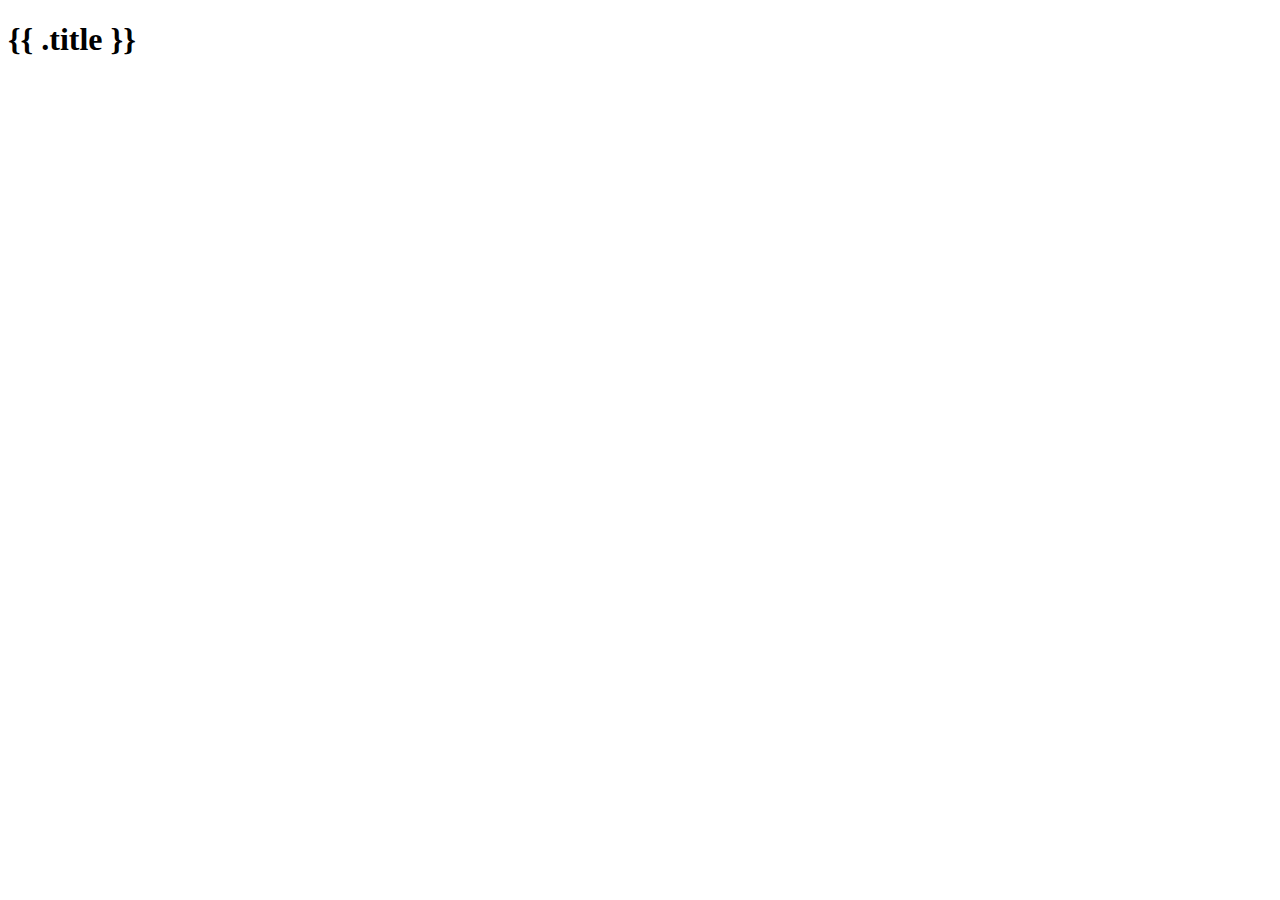
==== views/index.html @ 9265e960 "feat: add basic route to serve html file" ====
<!DOCTYPE html>
<html lang="en">
<head>
    <meta charset="UTF-8">
    <meta http-equiv="X-UA-Compatible" content="IE=edge">
    <meta name="viewport" content="width=device-width, initial-scale=1.0">
    <title>Document</title>
</head>
<body>
    <h1>{{ .title }}</h1>
    
</body>
</html>
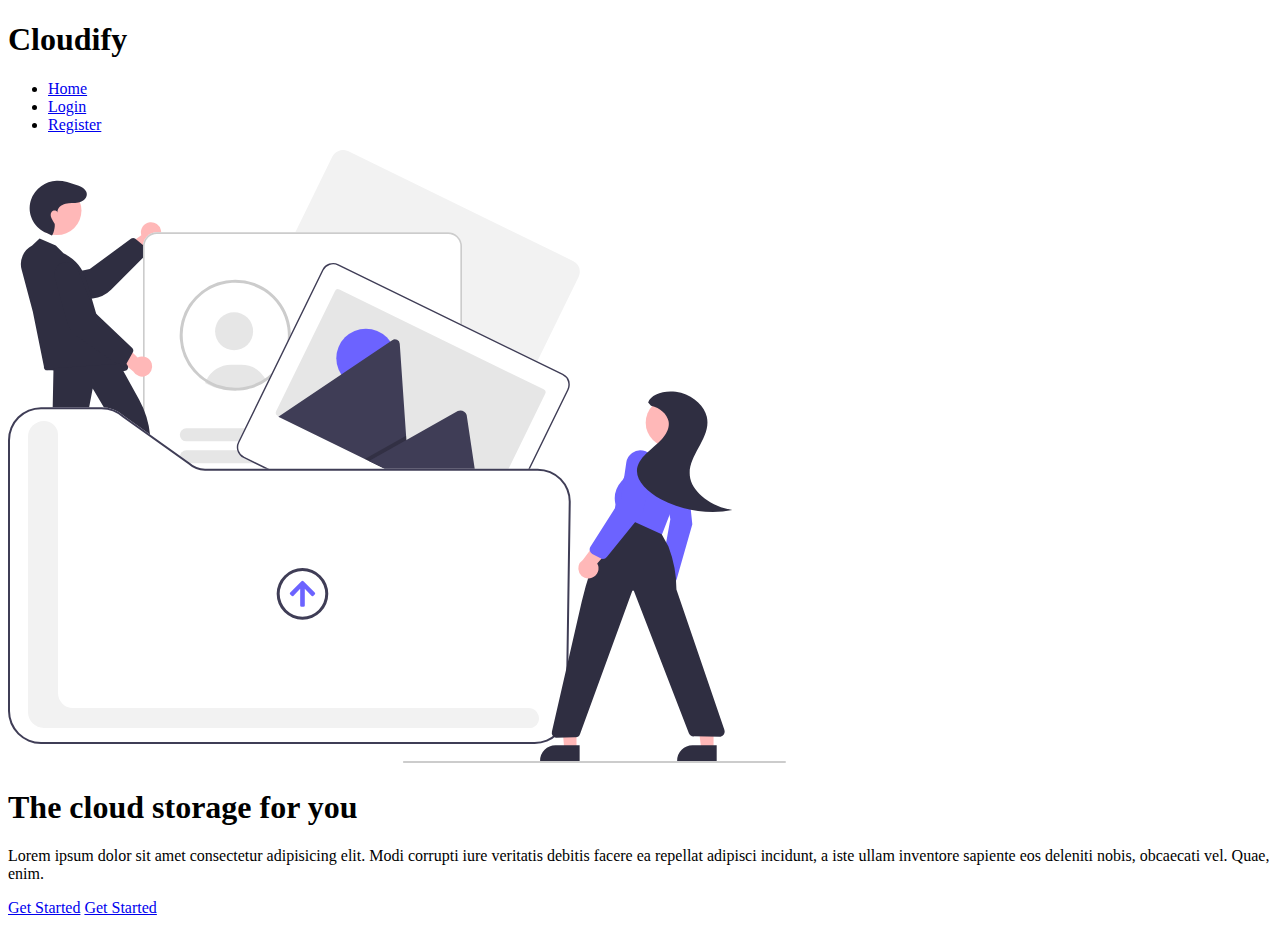
==== commit 4b215f35: "feat: add header and hero section to index html" ====
--- a/views/index.html
+++ b/views/index.html
@@ -4,10 +4,40 @@
     <meta charset="UTF-8">
     <meta http-equiv="X-UA-Compatible" content="IE=edge">
     <meta name="viewport" content="width=device-width, initial-scale=1.0">
-    <title>Document</title>
+    <title>Home</title>
+
+    <link rel="stylesheet" href="public/style.css">
 </head>
 <body>
-    <h1>{{ .title }}</h1>
+    <header>
+        <h1 class="logo">Cloudify</h1>
+        <nav class="navbar">
+            <ul class="nav-list">
+                <li class="nav-link"><a href="/">Home</a></li>
+                <li class="nav-link"><a href="/login">Login</a></li>
+                <li class="nav-link"><a href="/register">Register</a></li>
+            </ul>
+        </nav>
+    </header>
+    <main>
+        <section class="hero">
+            <div class="hero-logo">
+                <img src="/public/images/undraw_upload_re_pasx.svg" alt="">
+            </div>
+            <div class="hero-body">
+                <h1 class="hero-field">The cloud storage for you</h1>
+                <p class="hero-field hero-description">
+                    Lorem ipsum dolor sit amet consectetur adipisicing elit. Modi corrupti iure veritatis debitis facere ea repellat adipisci incidunt, a iste ullam inventore sapiente eos deleniti nobis, obcaecati vel. Quae, enim.
+                </p>
+                <a href="/register" class="hero-field hero-cta btn btn-primary">Get Started</a>
+                <a href="/register" class="hero-field hero-cta btn btn-outline-primary">Get Started</a>
+            </div>
+        </section>
+        
+        
+    </main>
+
+
     
 </body>
 </html>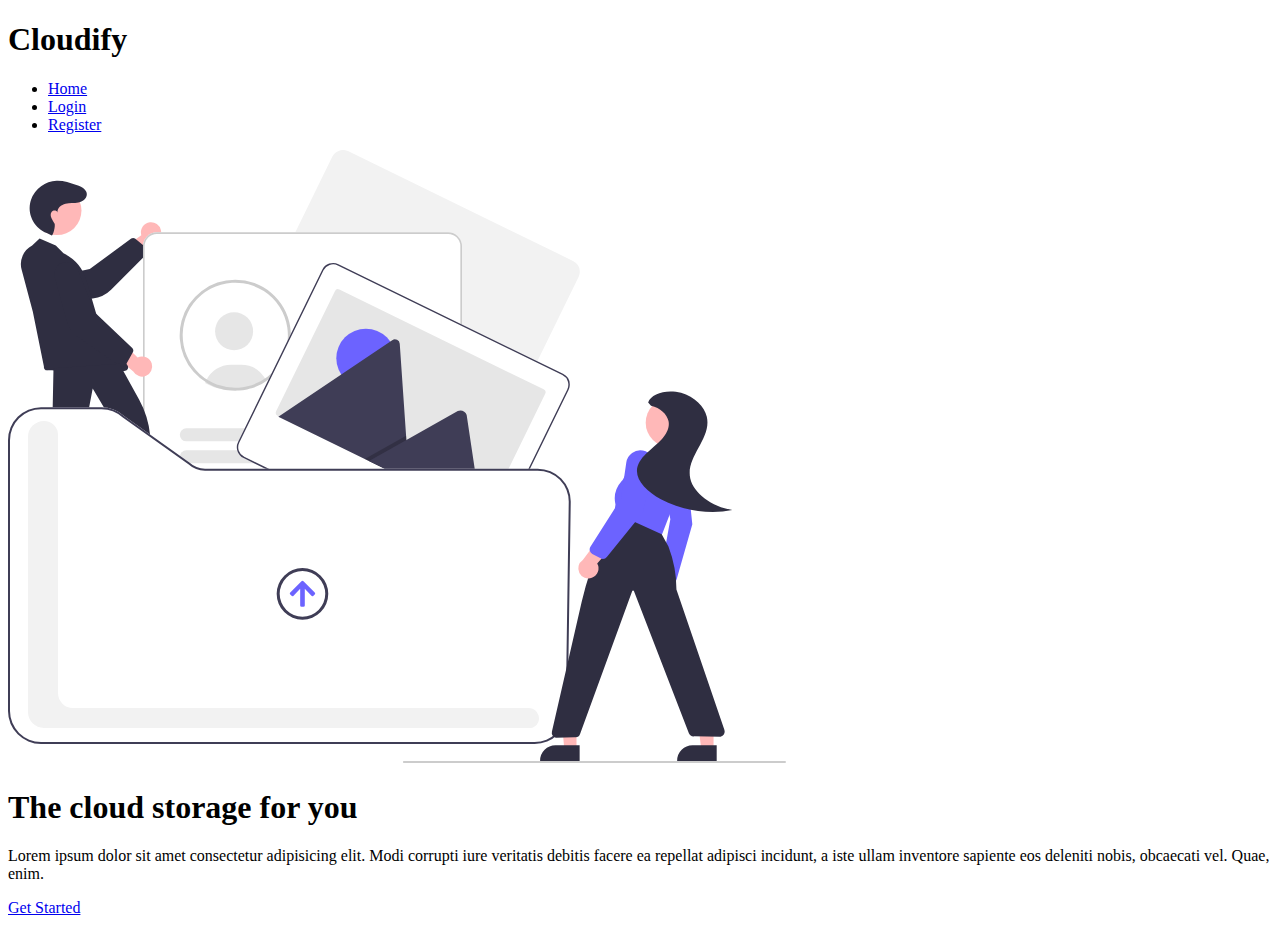
==== commit 8d3a37b7: "feat: change components classes" ====
--- a/views/index.html
+++ b/views/index.html
@@ -9,35 +9,29 @@
     <link rel="stylesheet" href="public/style.css">
 </head>
 <body>
-    <header>
+    <header class="header container">
         <h1 class="logo">Cloudify</h1>
         <nav class="navbar">
             <ul class="nav-list">
                 <li class="nav-link"><a href="/">Home</a></li>
-                <li class="nav-link"><a href="/login">Login</a></li>
-                <li class="nav-link"><a href="/register">Register</a></li>
+                <li class="nav-link"><a href="/accounts/login">Login</a></li>
+                <li class="nav-link"><a href="/accounts/register">Register</a></li>
             </ul>
         </nav>
     </header>
-    <main>
+    <main class="main container">
         <section class="hero">
             <div class="hero-logo">
                 <img src="/public/images/undraw_upload_re_pasx.svg" alt="">
             </div>
             <div class="hero-body">
-                <h1 class="hero-field">The cloud storage for you</h1>
+                <h1 class="hero-field hero-heading">The cloud storage for you</h1>
                 <p class="hero-field hero-description">
                     Lorem ipsum dolor sit amet consectetur adipisicing elit. Modi corrupti iure veritatis debitis facere ea repellat adipisci incidunt, a iste ullam inventore sapiente eos deleniti nobis, obcaecati vel. Quae, enim.
                 </p>
-                <a href="/register" class="hero-field hero-cta btn btn-primary">Get Started</a>
-                <a href="/register" class="hero-field hero-cta btn btn-outline-primary">Get Started</a>
+                <a href="/accounts/register" class="hero-field hero-cta btn btn-primary">Get Started</a>
             </div>
         </section>
-        
-        
     </main>
-
-
-    
 </body>
 </html>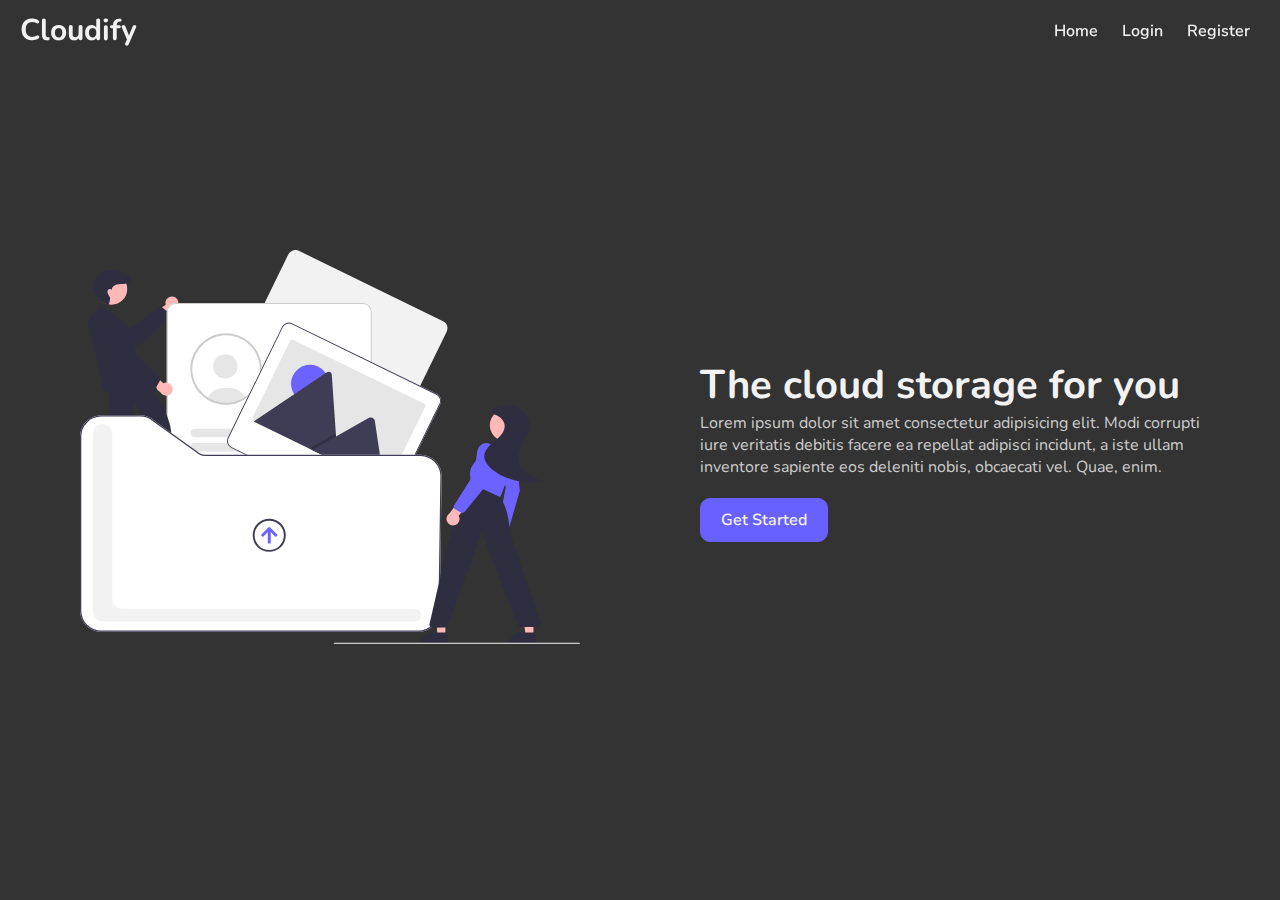
==== commit 55a9fca0: "feat: add routes for register and login html and fix static file" ====
--- a/views/index.html
+++ b/views/index.html
@@ -6,7 +6,7 @@
     <meta name="viewport" content="width=device-width, initial-scale=1.0">
     <title>Home</title>
 
-    <link rel="stylesheet" href="public/style.css">
+    <link rel="stylesheet" href="/public/style.css">
 </head>
 <body>
     <header class="header container">
--- a/public/style.css
+++ b/public/style.css
@@ -0,0 +1,186 @@
+/* imports */
+@import url('https://fonts.googleapis.com/css2?family=Nunito:wght@300;400;500;600;700&display=swap');
+
+/* base styles */
+*, *::after, *::before {
+    padding: 0;
+    margin: 0;
+    box-sizing: border-box;
+}
+
+:root{
+    --color-primary: hsl(243, 100%, 69%);
+    --color-primary-dark: hsl(243, 51%, 53%);
+    --color-background: hsl(0, 0%, 20%);
+    
+    
+    --color-headings: hsl(0, 0%, 95%);
+    --color-paragraphs: hsl(0, 0%, 80%);
+}
+
+.container{
+    max-width: 1520px;
+    margin: 0 auto;
+}
+
+/* Typography */
+
+html {
+    font-size: 62.5%;
+}
+
+body{
+    font-size: 1.6rem;
+    color: var(--color-paragraphs);
+    font-family: 'Nunito', sans-serif;
+}
+
+p {
+    max-width: 50ch;
+}
+
+h1,h2,h3,h4,h5,h6{
+    color: var(--color-headings);
+}
+
+h1 {
+    font-size: 7rem;
+}
+
+h2 {
+    font-size: 5.5rem;
+}
+
+h3 {
+    font-size: 4rem;
+}
+
+.text-left {
+    text-align: left;
+}
+
+.text-center {
+    text-align: center;
+}
+
+.text-right {
+    text-align: right;
+}
+
+/* Page default layout */
+
+body{
+    background: var(--color-background);
+    margin: 0;
+}
+
+
+/* Anchor tags */
+
+a {
+    text-decoration: none;
+    color: var(--color-headings);
+    font-weight: 600;
+    font-size: 1.6rem;
+}
+
+
+/* Button */
+
+.btn {
+    display: inline-block;
+    padding: 1rem 2rem;
+    border-radius: 10px;
+    outline: none;
+}
+
+.btn-extended {
+    width: 100%;
+}
+
+.btn-primary{
+    border: 1px solid var(--color-primary);
+    background: var(--color-primary);
+    transition: border 0.1s linear, background 0.1s linear;
+}
+
+.btn-primary:hover{
+    border: 1px solid var(--color-primary-dark);
+    background: var(--color-primary-dark);
+}
+
+.btn-outline-primary{
+    border: 1px solid var(--color-primary);
+    background: none;
+    transition: background 0.1s linear;
+}
+
+.btn-outline-primary:hover{
+    background: var(--color-primary);
+}
+
+
+/* Header */
+
+.header {
+    padding: 1rem 2rem;
+    display: flex;
+    flex-direction: row;
+    justify-content: space-between;
+    position: fixed;
+    width: 100%;
+}
+
+.logo {
+    font-size: 3rem;
+    margin: 0;
+}
+
+.nav-list {
+    list-style: none;
+    padding: 0;
+    margin: 0;
+}
+
+.nav-link {
+    display: inline-block;
+    padding: 1rem;
+    font-weight: 500;
+    transition: border-bottom 0.2s linear, color 0.2s linear;
+}
+
+.nav-link:hover {
+    border-bottom: 1px solid var(--color-primary);
+    color: var(--color-primary)
+}
+
+
+/* Main */
+
+.main{
+    padding: 2rem;
+    height: 100vh;
+}
+
+/* Hero section */
+
+.hero {
+    display: flex;
+    justify-content: space-around;
+    align-items: center;
+    height: 100%;
+}
+
+
+.hero-logo img {
+    width: 500px;
+    height: auto;
+}
+
+.hero-heading {
+    font-size: 4rem;
+}
+
+.hero-description{
+    margin-bottom: 2rem;
+}